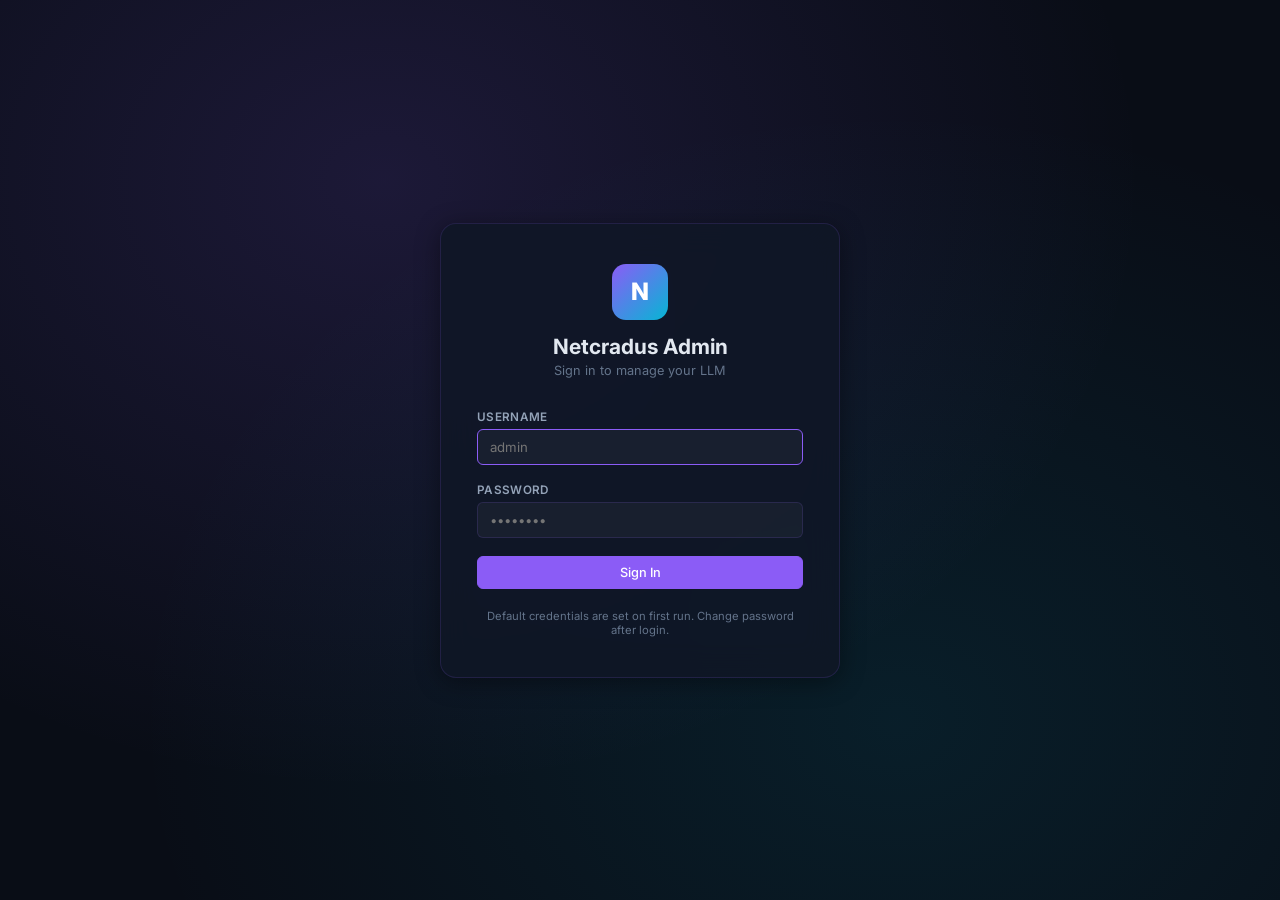
==== web/admin.html @ 16d641f6 "combine" ====
<!DOCTYPE html>
<html lang="en" data-theme="dark">
<head>
<meta charset="UTF-8">
<meta name="viewport" content="width=device-width, initial-scale=1.0">
<title>Netcradus Admin Dashboard</title>
<link rel="preconnect" href="https://fonts.googleapis.com">
<link rel="preconnect" href="https://fonts.gstatic.com" crossorigin>
<link href="https://fonts.googleapis.com/css2?family=Inter:wght@400;500;600;700;800&family=JetBrains+Mono:wght@400;500&display=swap" rel="stylesheet">
<link rel="stylesheet" href="admin.css">
</head>
<body>

<!-- ========== LOGIN VIEW ========== -->
<div id="login-view" class="login-view">
  <div class="login-card">
    <div class="login-brand">
      <div class="login-logo">N</div>
      <h1>Netcradus Admin</h1>
      <p>Sign in to manage your LLM</p>
    </div>
    <form id="login-form" class="login-form" autocomplete="off">
      <div class="form-group">
        <label for="login-username">Username</label>
        <input id="login-username" type="text" placeholder="admin" required autofocus>
      </div>
      <div class="form-group">
        <label for="login-password">Password</label>
        <input id="login-password" type="password" placeholder="••••••••" required>
      </div>
      <div id="login-error" class="login-error" style="display:none;"></div>
      <button type="submit" class="btn btn-primary btn-full">Sign In</button>
    </form>
    <p class="login-footer">Default credentials are set on first run. Change password after login.</p>
  </div>
</div>

<!-- ========== ADMIN APP VIEW ========== -->
<div id="app-view" class="admin-layout" style="display:none;">

  <!-- Sidebar -->
  <aside class="admin-sidebar" id="admin-sidebar">
    <div class="sidebar-brand">
      <div class="brand-logo">N</div>
      <span class="brand-text">Netcradus Admin</span>
    </div>
    <nav class="sidebar-nav">
      <a href="#dashboard" class="nav-item active" data-section="dashboard">
        <svg width="18" height="18" viewBox="0 0 24 24" fill="none" stroke="currentColor" stroke-width="2"><rect x="3" y="3" width="7" height="7"/><rect x="14" y="3" width="7" height="7"/><rect x="3" y="14" width="7" height="7"/><rect x="14" y="14" width="7" height="7"/></svg>
        Dashboard
      </a>
      <a href="#users" class="nav-item" data-section="users">
        <svg width="18" height="18" viewBox="0 0 24 24" fill="none" stroke="currentColor" stroke-width="2"><path d="M17 21v-2a4 4 0 0 0-4-4H5a4 4 0 0 0-4 4v2"/><circle cx="9" cy="7" r="4"/><path d="M23 21v-2a4 4 0 0 0-3-3.87"/><path d="M16 3.13a4 4 0 0 1 0 7.75"/></svg>
        Users
      </a>
      <a href="#llm" class="nav-item" data-section="llm">
        <svg width="18" height="18" viewBox="0 0 24 24" fill="none" stroke="currentColor" stroke-width="2"><path d="M12 2L2 7l10 5 10-5-10-5z"/><path d="M2 17l10 5 10-5"/><path d="M2 12l10 5 10-5"/></svg>
        LLM Management
      </a>
      <a href="#settings" class="nav-item" data-section="settings">
        <svg width="18" height="18" viewBox="0 0 24 24" fill="none" stroke="currentColor" stroke-width="2"><circle cx="12" cy="12" r="3"/><path d="M19.4 15a1.65 1.65 0 0 0 .33 1.82l.06.06a2 2 0 0 1 0 2.83 2 2 0 0 1-2.83 0l-.06-.06a1.65 1.65 0 0 0-1.82-.33 1.65 1.65 0 0 0-1 1.51V21a2 2 0 0 1-2 2 2 2 0 0 1-2-2v-.09A1.65 1.65 0 0 0 9 19.4a1.65 1.65 0 0 0-1.82.33l-.06.06a2 2 0 0 1-2.83 0 2 2 0 0 1 0-2.83l.06-.06A1.65 1.65 0 0 0 4.6 9a1.65 1.65 0 0 0-.33-1.82l-.06-.06a2 2 0 0 1 0-2.83 2 2 0 0 1 2.83 0l.06.06A1.65 1.65 0 0 0 9 4.6a1.65 1.65 0 0 0 1-1.51V3a2 2 0 0 1 2-2 2 2 0 0 1 2 2v.09a1.65 1.65 0 0 0 1 1.51 1.65 1.65 0 0 0 1.82-.33l.06-.06a2 2 0 0 1 2.83 0 2 2 0 0 1 0 2.83l-.06.06A1.65 1.65 0 0 0 19.4 9a1.65 1.65 0 0 0 .33 1.82l.06.06a2 2 0 0 1 0 2.83 2 2 0 0 1-2.83 0l-.06-.06A1.65 1.65 0 0 0 15 4.6a1.65 1.65 0 0 0-1-1.51V3a2 2 0 0 0-2 2z"/></svg>
        Model Settings
      </a>
      <a href="#training" class="nav-item" data-section="training">
        <svg width="18" height="18" viewBox="0 0 24 24" fill="none" stroke="currentColor" stroke-width="2"><polygon points="5 3 19 12 5 21 5 3"/></svg>
        Training
      </a>
      <a href="#logs" class="nav-item" data-section="logs">
        <svg width="18" height="18" viewBox="0 0 24 24" fill="none" stroke="currentColor" stroke-width="2"><path d="M14 2H6a2 2 0 0 0-2 2v16a2 2 0 0 0 2 2h12a2 2 0 0 0 2-2V8z"/><polyline points="14 2 14 8 20 8"/><line x1="16" y1="13" x2="8" y2="13"/><line x1="16" y1="17" x2="8" y2="17"/></svg>
        Logs
      </a>
    </nav>
    <div class="sidebar-footer">
      <div class="sidebar-user">
        <div class="user-avatar" id="sidebar-user-avatar">A</div>
        <div class="user-info">
          <span class="user-name" id="sidebar-username">Admin</span>
          <span class="user-role" id="sidebar-role">Administrator</span>
        </div>
      </div>
      <button class="btn btn-ghost btn-full" id="btn-logout">Log Out</button>
    </div>
  </aside>

  <!-- Main area -->
  <div class="admin-main">
    <header class="admin-topbar">
      <button class="btn-icon hamburger" id="btn-hamburger" title="Toggle menu">
        <svg width="22" height="22" viewBox="0 0 24 24" fill="none" stroke="currentColor" stroke-width="2"><line x1="3" y1="6" x2="21" y2="6"/><line x1="3" y1="12" x2="21" y2="12"/><line x1="3" y1="18" x2="21" y2="18"/></svg>
      </button>
      <h2 class="section-title" id="section-title">Dashboard</h2>
      <div class="topbar-right">
        <span class="status-dot" id="status-dot" title="System status"></span>
        <span class="status-text" id="status-text">Online</span>
      </div>
    </header>

    <main class="admin-content" id="admin-content">
      <!-- Sections injected by JS -->
    </main>
  </div>
</div>

<!-- Toast container -->
<div id="toast-container" class="toast-container"></div>

<script src="admin.js"></script>
</body>
</html>
---- web/admin.css ----
/* ==========================================================================
   Netcradus Admin Dashboard — Dark Glassmorphism Theme
   ========================================================================== */

:root {
  --bg-primary: #090d16;
  --bg-secondary: #101726;
  --bg-card: rgba(16, 23, 38, 0.85);
  --bg-card-hover: rgba(22, 32, 52, 0.95);
  --bg-input: rgba(255, 255, 255, 0.04);
  --border: rgba(139, 92, 246, 0.15);
  --border-hover: rgba(139, 92, 246, 0.4);
  --accent-primary: #8b5cf6;
  --accent-secondary: #06b6d4;
  --accent-green: #10b981;
  --accent-red: #ef4444;
  --accent-yellow: #f59e0b;
  --text-primary: #e2e8f0;
  --text-secondary: #94a3b8;
  --text-dim: #64748b;
  --radius: 10px;
  --radius-sm: 6px;
  --shadow: 0 4px 24px rgba(0, 0, 0, 0.4);
  --transition: 0.2s ease;
  --sidebar-width: 240px;
  --topbar-height: 56px;
  --font: 'Inter', -apple-system, sans-serif;
  --mono: 'JetBrains Mono', monospace;
}

*, *::before, *::after { box-sizing: border-box; margin: 0; padding: 0; }

html { font-size: 15px; }

body {
  font-family: var(--font);
  background: var(--bg-primary);
  color: var(--text-primary);
  min-height: 100vh;
  overflow-x: hidden;
}

/* ---- Login View ---- */
.login-view {
  display: flex;
  align-items: center;
  justify-content: center;
  min-height: 100vh;
  background: radial-gradient(ellipse at 30% 20%, rgba(139,92,246,0.15) 0%, transparent 60%),
              radial-gradient(ellipse at 70% 80%, rgba(6,182,212,0.1) 0%, transparent 60%),
              var(--bg-primary);
}

.login-card {
  background: var(--bg-card);
  border: 1px solid var(--border);
  border-radius: 16px;
  padding: 40px 36px;
  width: 100%;
  max-width: 400px;
  backdrop-filter: blur(16px);
  box-shadow: var(--shadow);
}

.login-brand {
  text-align: center;
  margin-bottom: 32px;
}

.login-logo {
  width: 56px;
  height: 56px;
  border-radius: 14px;
  background: linear-gradient(135deg, var(--accent-primary), var(--accent-secondary));
  display: flex;
  align-items: center;
  justify-content: center;
  font-size: 1.6rem;
  font-weight: 800;
  margin: 0 auto 14px;
  color: #fff;
}

.login-brand h1 {
  font-size: 1.4rem;
  font-weight: 700;
  margin-bottom: 4px;
}

.login-brand p {
  color: var(--text-dim);
  font-size: 0.85rem;
}

.login-form .form-group {
  margin-bottom: 18px;
}

.login-form label {
  display: block;
  font-size: 0.8rem;
  font-weight: 600;
  color: var(--text-secondary);
  margin-bottom: 6px;
  text-transform: uppercase;
  letter-spacing: 0.04em;
}

.login-form input {
  width: 100%;
  padding: 11px 14px;
  background: var(--bg-input);
  border: 1px solid var(--border);
  border-radius: var(--radius-sm);
  color: var(--text-primary);
  font-size: 0.95rem;
  font-family: var(--font);
  outline: none;
  transition: border-color var(--transition);
}

.login-form input:focus {
  border-color: var(--accent-primary);
}

.login-error {
  background: rgba(239,68,68,0.1);
  border: 1px solid rgba(239,68,68,0.3);
  color: var(--accent-red);
  padding: 10px 14px;
  border-radius: var(--radius-sm);
  font-size: 0.85rem;
  margin-bottom: 14px;
}

.login-footer {
  text-align: center;
  margin-top: 20px;
  font-size: 0.75rem;
  color: var(--text-dim);
}

/* ---- Admin Layout ---- */
.admin-layout {
  display: flex;
  min-height: 100vh;
}

.admin-sidebar {
  width: var(--sidebar-width);
  background: var(--bg-secondary);
  border-right: 1px solid var(--border);
  display: flex;
  flex-direction: column;
  position: fixed;
  top: 0;
  left: 0;
  bottom: 0;
  z-index: 100;
  transition: transform var(--transition);
}

.sidebar-brand {
  display: flex;
  align-items: center;
  gap: 10px;
  padding: 18px 20px;
  border-bottom: 1px solid var(--border);
}

.brand-logo {
  width: 36px;
  height: 36px;
  border-radius: 10px;
  background: linear-gradient(135deg, var(--accent-primary), var(--accent-secondary));
  display: flex;
  align-items: center;
  justify-content: center;
  font-weight: 800;
  font-size: 1rem;
  color: #fff;
}

.brand-text {
  font-weight: 700;
  font-size: 0.95rem;
}

.sidebar-nav {
  flex: 1;
  padding: 12px 10px;
  display: flex;
  flex-direction: column;
  gap: 2px;
  overflow-y: auto;
}

.nav-item {
  display: flex;
  align-items: center;
  gap: 10px;
  padding: 10px 14px;
  border-radius: var(--radius-sm);
  color: var(--text-secondary);
  text-decoration: none;
  font-size: 0.88rem;
  font-weight: 500;
  transition: all var(--transition);
  cursor: pointer;
}

.nav-item:hover {
  background: rgba(139, 92, 246, 0.08);
  color: var(--text-primary);
}

.nav-item.active {
  background: rgba(139, 92, 246, 0.15);
  color: var(--accent-primary);
  font-weight: 600;
}

.sidebar-footer {
  padding: 14px 18px;
  border-top: 1px solid var(--border);
}

.sidebar-user {
  display: flex;
  align-items: center;
  gap: 10px;
  margin-bottom: 10px;
}

.sidebar-user .user-avatar {
  width: 32px;
  height: 32px;
  border-radius: 8px;
  background: var(--accent-primary);
  color: #fff;
  display: flex;
  align-items: center;
  justify-content: center;
  font-weight: 700;
  font-size: 0.8rem;
}

.sidebar-user .user-name {
  font-weight: 600;
  font-size: 0.85rem;
}

.sidebar-user .user-role {
  font-size: 0.72rem;
  color: var(--text-dim);
  text-transform: uppercase;
}

/* ---- Main Content ---- */
.admin-main {
  flex: 1;
  margin-left: var(--sidebar-width);
  display: flex;
  flex-direction: column;
  min-height: 100vh;
}

.admin-topbar {
  height: var(--topbar-height);
  background: var(--bg-secondary);
  border-bottom: 1px solid var(--border);
  display: flex;
  align-items: center;
  padding: 0 24px;
  gap: 16px;
  position: sticky;
  top: 0;
  z-index: 50;
}

.section-title {
  font-size: 1.05rem;
  font-weight: 700;
}

.topbar-right {
  margin-left: auto;
  display: flex;
  align-items: center;
  gap: 8px;
}

.status-dot {
  width: 8px;
  height: 8px;
  border-radius: 50%;
  background: var(--accent-green);
  box-shadow: 0 0 8px var(--accent-green);
}

.status-text {
  font-size: 0.78rem;
  color: var(--text-dim);
}

.admin-content {
  flex: 1;
  padding: 24px;
  overflow-y: auto;
}

/* ---- Cards ---- */
.cards-grid {
  display: grid;
  grid-template-columns: repeat(auto-fill, minmax(220px, 1fr));
  gap: 16px;
  margin-bottom: 24px;
}

.stat-card {
  background: var(--bg-card);
  border: 1px solid var(--border);
  border-radius: var(--radius);
  padding: 20px;
  backdrop-filter: blur(8px);
}

.stat-card .stat-label {
  font-size: 0.75rem;
  color: var(--text-dim);
  text-transform: uppercase;
  letter-spacing: 0.05em;
  margin-bottom: 6px;
}

.stat-card .stat-value {
  font-size: 1.6rem;
  font-weight: 800;
}

.stat-card .stat-sub {
  font-size: 0.78rem;
  color: var(--text-secondary);
  margin-top: 4px;
}

.stat-card.accent .stat-value { color: var(--accent-primary); }
.stat-card.green .stat-value { color: var(--accent-green); }
.stat-card.cyan .stat-value { color: var(--accent-secondary); }
.stat-card.yellow .stat-value { color: var(--accent-yellow); }

/* ---- Section Panels ---- */
.section-panel {
  display: none;
}

.section-panel.active {
  display: block;
}

.panel-card {
  background: var(--bg-card);
  border: 1px solid var(--border);
  border-radius: var(--radius);
  padding: 20px;
  margin-bottom: 16px;
  backdrop-filter: blur(8px);
}

.panel-card h3 {
  font-size: 0.95rem;
  font-weight: 700;
  margin-bottom: 14px;
}

/* ---- Tables ---- */
.data-table {
  width: 100%;
  border-collapse: collapse;
  font-size: 0.85rem;
}

.data-table th,
.data-table td {
  text-align: left;
  padding: 10px 14px;
  border-bottom: 1px solid var(--border);
}

.data-table th {
  color: var(--text-dim);
  font-weight: 600;
  font-size: 0.75rem;
  text-transform: uppercase;
  letter-spacing: 0.04em;
}

.data-table tr:hover td {
  background: rgba(139, 92, 246, 0.04);
}

/* ---- Buttons ---- */
.btn {
  display: inline-flex;
  align-items: center;
  justify-content: center;
  gap: 6px;
  padding: 8px 16px;
  border: 1px solid var(--border);
  border-radius: var(--radius-sm);
  background: transparent;
  color: var(--text-primary);
  font-size: 0.85rem;
  font-family: var(--font);
  font-weight: 500;
  cursor: pointer;
  transition: all var(--transition);
  white-space: nowrap;
}

.btn:hover {
  background: rgba(139, 92, 246, 0.1);
  border-color: var(--border-hover);
}

.btn-primary {
  background: var(--accent-primary);
  border-color: var(--accent-primary);
  color: #fff;
}

.btn-primary:hover {
  background: #7c3aed;
}

.btn-danger {
  border-color: rgba(239, 68, 68, 0.4);
  color: var(--accent-red);
}

.btn-danger:hover {
  background: rgba(239, 68, 68, 0.1);
}

.btn-success {
  border-color: rgba(16, 185, 129, 0.4);
  color: var(--accent-green);
}

.btn-success:hover {
  background: rgba(16, 185, 129, 0.1);
}

.btn-ghost {
  border-color: transparent;
  color: var(--text-secondary);
}

.btn-ghost:hover {
  background: rgba(255,255,255,0.04);
  color: var(--text-primary);
}

.btn-sm {
  padding: 5px 10px;
  font-size: 0.78rem;
}

.btn-full {
  width: 100%;
}

.btn:disabled {
  opacity: 0.4;
  cursor: not-allowed;
}

/* ---- Forms ---- */
.form-group {
  margin-bottom: 14px;
}

.form-group label {
  display: block;
  font-size: 0.78rem;
  font-weight: 600;
  color: var(--text-secondary);
  margin-bottom: 5px;
  text-transform: uppercase;
  letter-spacing: 0.03em;
}

.form-group input,
.form-group select,
.form-group textarea {
  width: 100%;
  padding: 9px 12px;
  background: var(--bg-input);
  border: 1px solid var(--border);
  border-radius: var(--radius-sm);
  color: var(--text-primary);
  font-size: 0.88rem;
  font-family: var(--font);
  outline: none;
  transition: border-color var(--transition);
}

.form-group input:focus,
.form-group select:focus {
  border-color: var(--accent-primary);
}

.form-row {
  display: flex;
  gap: 12px;
  flex-wrap: wrap;
}

.form-row .form-group {
  flex: 1;
  min-width: 140px;
}

.form-actions {
  display: flex;
  gap: 10px;
  margin-top: 16px;
}

/* ---- Badge ---- */
.badge {
  display: inline-block;
  padding: 3px 10px;
  border-radius: 999px;
  font-size: 0.72rem;
  font-weight: 600;
  text-transform: uppercase;
  letter-spacing: 0.03em;
}

.badge-admin { background: rgba(139,92,246,0.15); color: var(--accent-primary); }
.badge-user { background: rgba(6,182,212,0.15); color: var(--accent-secondary); }
.badge-running { background: rgba(16,185,129,0.15); color: var(--accent-green); }
.badge-idle { background: rgba(100,116,139,0.15); color: var(--text-dim); }
.badge-error { background: rgba(239,68,68,0.15); color: var(--accent-red); }
.badge-finished { background: rgba(16,185,129,0.15); color: var(--accent-green); }
.badge-stopped { background: rgba(245,158,11,0.15); color: var(--accent-yellow); }

/* ---- Toast ---- */
.toast-container {
  position: fixed;
  top: 20px;
  right: 20px;
  z-index: 9999;
  display: flex;
  flex-direction: column;
  gap: 8px;
}

.toast {
  padding: 12px 20px;
  border-radius: var(--radius-sm);
  font-size: 0.85rem;
  font-weight: 500;
  backdrop-filter: blur(12px);
  box-shadow: var(--shadow);
  animation: toast-in 0.3s ease;
  max-width: 360px;
}

.toast-success { background: rgba(16,185,129,0.15); border: 1px solid rgba(16,185,129,0.3); color: var(--accent-green); }
.toast-error { background: rgba(239,68,68,0.15); border: 1px solid rgba(239,68,68,0.3); color: var(--accent-red); }
.toast-info { background: rgba(139,92,246,0.15); border: 1px solid rgba(139,92,246,0.3); color: var(--accent-primary); }

@keyframes toast-in {
  from { opacity: 0; transform: translateY(-10px); }
  to { opacity: 1; transform: translateY(0); }
}

/* ---- Log Viewer ---- */
.log-viewer {
  background: rgba(0,0,0,0.4);
  border: 1px solid var(--border);
  border-radius: var(--radius-sm);
  padding: 14px;
  font-family: var(--mono);
  font-size: 0.78rem;
  line-height: 1.6;
  max-height: 400px;
  overflow-y: auto;
  white-space: pre-wrap;
  word-break: break-all;
}

.log-entry {
  padding: 2px 0;
  border-bottom: 1px solid rgba(255,255,255,0.03);
}

.log-level-INFO { color: var(--text-secondary); }
.log-level-WARNING { color: var(--accent-yellow); }
.log-level-ERROR { color: var(--accent-red); }
.log-level-CRITICAL { color: var(--accent-red); font-weight: 700; }

/* ---- Training Progress ---- */
.progress-bar {
  height: 6px;
  background: rgba(255,255,255,0.06);
  border-radius: 3px;
  overflow: hidden;
  margin-top: 8px;
}

.progress-fill {
  height: 100%;
  background: linear-gradient(90deg, var(--accent-primary), var(--accent-secondary));
  border-radius: 3px;
  transition: width 0.4s ease;
}

/* ---- Responsive ---- */
@media (max-width: 900px) {
  .admin-sidebar {
    transform: translateX(-100%);
  }
  .admin-sidebar.open {
    transform: translateX(0);
  }
  .admin-main {
    margin-left: 0;
  }
  .cards-grid {
    grid-template-columns: 1fr 1fr;
  }
  .form-row {
    flex-direction: column;
  }
}

@media (max-width: 500px) {
  .cards-grid {
    grid-template-columns: 1fr;
  }
  .admin-content {
    padding: 14px;
  }
  .login-card {
    margin: 20px;
  }
}

/* ---- Hamburger ---- */
.btn-icon {
  background: none;
  border: none;
  color: var(--text-secondary);
  cursor: pointer;
  padding: 6px;
  border-radius: var(--radius-sm);
  display: flex;
  align-items: center;
  justify-content: center;
}

.btn-icon:hover {
  background: rgba(255,255,255,0.06);
  color: var(--text-primary);
}

.hamburger { display: none; }

@media (max-width: 900px) {
  .hamburger { display: flex; }
}

/* ---- Scrollbar ---- */
::-webkit-scrollbar { width: 6px; }
::-webkit-scrollbar-track { background: transparent; }
::-webkit-scrollbar-thumb { background: var(--border); border-radius: 3px; }
::-webkit-scrollbar-thumb:hover { background: var(--border-hover); }

/* ---- Modal overlay for confirm ---- */
.modal-overlay {
  position: fixed;
  inset: 0;
  background: rgba(0,0,0,0.6);
  display: flex;
  align-items: center;
  justify-content: center;
  z-index: 200;
  backdrop-filter: blur(4px);
}

.modal-box {
  background: var(--bg-secondary);
  border: 1px solid var(--border);
  border-radius: var(--radius);
  padding: 24px;
  max-width: 420px;
  width: 90%;
  box-shadow: var(--shadow);
}

.modal-box h3 { margin-bottom: 10px; }
.modal-box p { color: var(--text-secondary); font-size: 0.88rem; margin-bottom: 18px; }
.modal-actions { display: flex; gap: 10px; justify-content: flex-end; }
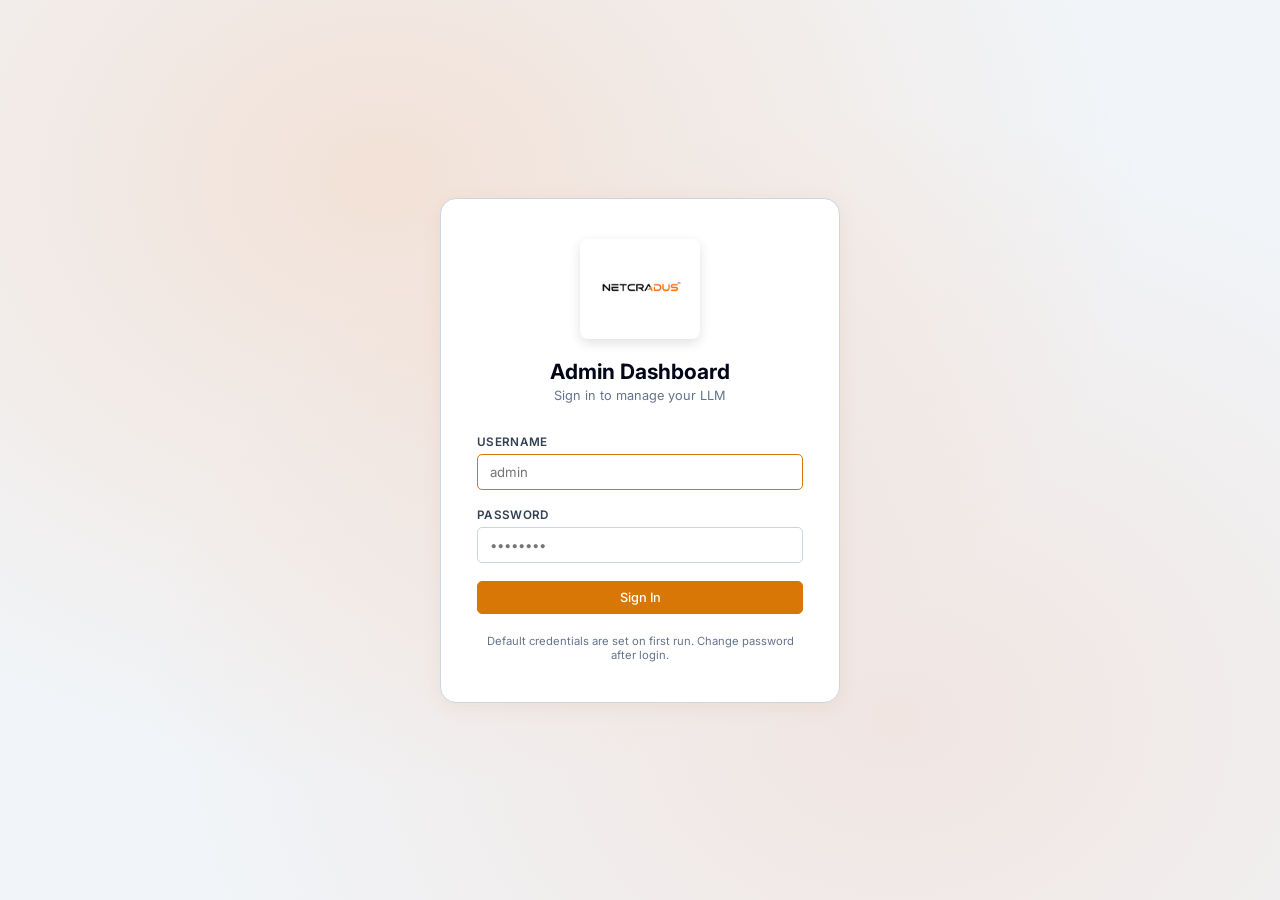
==== commit 5d45d71d: "UI" ====
--- a/web/admin.html
+++ b/web/admin.html
@@ -1,5 +1,5 @@
 <!DOCTYPE html>
-<html lang="en" data-theme="dark">
+<html lang="en" data-theme="light">
 <head>
 <meta charset="UTF-8">
 <meta name="viewport" content="width=device-width, initial-scale=1.0">
@@ -15,8 +15,8 @@
 <div id="login-view" class="login-view">
   <div class="login-card">
     <div class="login-brand">
-      <div class="login-logo">N</div>
-      <h1>Netcradus Admin</h1>
+      <img src="image/logo.png" class="login-official-logo" alt="NETCRADUS™ Logo">
+      <h1>Admin Dashboard</h1>
       <p>Sign in to manage your LLM</p>
     </div>
     <form id="login-form" class="login-form" autocomplete="off">
@@ -41,8 +41,8 @@
   <!-- Sidebar -->
   <aside class="admin-sidebar" id="admin-sidebar">
     <div class="sidebar-brand">
-      <div class="brand-logo">N</div>
-      <span class="brand-text">Netcradus Admin</span>
+      <img src="image/logo.png" class="official-brand-logo" alt="NETCRADUS™ Logo">
+      <span class="brand-text">Admin</span>
     </div>
     <nav class="sidebar-nav">
       <a href="#dashboard" class="nav-item active" data-section="dashboard">
@@ -90,6 +90,9 @@
       </button>
       <h2 class="section-title" id="section-title">Dashboard</h2>
       <div class="topbar-right">
+        <button class="btn-icon" id="btn-theme-toggle" title="Toggle theme">
+          <svg width="18" height="18" viewBox="0 0 24 24" fill="none" stroke="currentColor" stroke-width="2" id="theme-icon"><path d="M21 12.79A9 9 0 1 1 11.21 3 7 7 0 0 0 21 12.79z"/></svg>
+        </button>
         <span class="status-dot" id="status-dot" title="System status"></span>
         <span class="status-text" id="status-text">Online</span>
       </div>
--- a/web/admin.css
+++ b/web/admin.css
@@ -3,24 +3,26 @@
    ========================================================================== */
 
 :root {
-  --bg-primary: #090d16;
-  --bg-secondary: #101726;
-  --bg-card: rgba(16, 23, 38, 0.85);
-  --bg-card-hover: rgba(22, 32, 52, 0.95);
-  --bg-input: rgba(255, 255, 255, 0.04);
-  --border: rgba(139, 92, 246, 0.15);
-  --border-hover: rgba(139, 92, 246, 0.4);
-  --accent-primary: #8b5cf6;
-  --accent-secondary: #06b6d4;
+  /* Light Slate Ivory & Deep Amber-Orange Theme (Admin Panel Exclusive) */
+  --bg-primary: #f1f5f9;
+  --bg-secondary: #ffffff;
+  --bg-tertiary: #e2e8f0;
+  --bg-card: #ffffff;
+  --bg-card-hover: #f8fafc;
+  --bg-input: #ffffff;
+  --border: #cbd5e1;
+  --border-hover: #d97706;
+  --accent-primary: #d97706;
+  --accent-secondary: #b45309;
   --accent-green: #10b981;
   --accent-red: #ef4444;
   --accent-yellow: #f59e0b;
-  --text-primary: #e2e8f0;
-  --text-secondary: #94a3b8;
+  --text-primary: #020617;
+  --text-secondary: #334155;
   --text-dim: #64748b;
-  --radius: 10px;
-  --radius-sm: 6px;
-  --shadow: 0 4px 24px rgba(0, 0, 0, 0.4);
+  --radius: 8px;
+  --radius-sm: 5px;
+  --shadow: 0 4px 20px rgba(180, 83, 9, 0.08);
   --transition: 0.2s ease;
   --sidebar-width: 240px;
   --topbar-height: 56px;
@@ -28,9 +30,32 @@
   --mono: 'JetBrains Mono', monospace;
 }
 
-*, *::before, *::after { box-sizing: border-box; margin: 0; padding: 0; }
-
-html { font-size: 15px; }
+[data-theme="dark"] {
+  --bg-primary: #1c1917;
+  --bg-secondary: #292524;
+  --bg-tertiary: #44403c;
+  --bg-card: #292524;
+  --bg-card-hover: #374151;
+  --bg-input: rgba(255, 255, 255, 0.05);
+  --border: rgba(217, 119, 6, 0.25);
+  --border-hover: rgba(217, 119, 6, 0.6);
+  --text-primary: #fafaf9;
+  --text-secondary: #d6d3d1;
+  --text-dim: #a8a29e;
+  --shadow: 0 4px 24px rgba(0, 0, 0, 0.4);
+}
+
+*,
+*::before,
+*::after {
+  box-sizing: border-box;
+  margin: 0;
+  padding: 0;
+}
+
+html {
+  font-size: 15px;
+}
 
 body {
   font-family: var(--font);
@@ -46,9 +71,9 @@
   align-items: center;
   justify-content: center;
   min-height: 100vh;
-  background: radial-gradient(ellipse at 30% 20%, rgba(139,92,246,0.15) 0%, transparent 60%),
-              radial-gradient(ellipse at 70% 80%, rgba(6,182,212,0.1) 0%, transparent 60%),
-              var(--bg-primary);
+  background: radial-gradient(ellipse at 30% 20%, rgba(249, 115, 22, 0.15) 0%, transparent 60%),
+    radial-gradient(ellipse at 70% 80%, rgba(234, 88, 12, 0.1) 0%, transparent 60%),
+    var(--bg-primary);
 }
 
 .login-card {
@@ -79,6 +104,17 @@
   font-weight: 800;
   margin: 0 auto 14px;
   color: #fff;
+}
+
+.login-official-logo {
+  height: 100px;
+  width: auto;
+  object-fit: contain;
+  background: #ffffff;
+  padding: 6px 16px;
+  border-radius: 8px;
+  box-shadow: 0 4px 12px rgba(0, 0, 0, 0.12);
+  margin-bottom: 16px;
 }
 
 .login-brand h1 {
@@ -124,8 +160,8 @@
 }
 
 .login-error {
-  background: rgba(239,68,68,0.1);
-  border: 1px solid rgba(239,68,68,0.3);
+  background: rgba(239, 68, 68, 0.1);
+  border: 1px solid rgba(239, 68, 68, 0.3);
   color: var(--accent-red);
   padding: 10px 14px;
   border-radius: var(--radius-sm);
@@ -148,8 +184,9 @@
 
 .admin-sidebar {
   width: var(--sidebar-width);
-  background: var(--bg-secondary);
-  border-right: 1px solid var(--border);
+  background: #1c1917;
+  color: #fafaf9;
+  border-right: 1px solid #292524;
   display: flex;
   flex-direction: column;
   position: fixed;
@@ -163,9 +200,10 @@
 .sidebar-brand {
   display: flex;
   align-items: center;
-  gap: 10px;
+  gap: 12px;
   padding: 18px 20px;
-  border-bottom: 1px solid var(--border);
+  border-bottom: 1px solid #292524;
+  background: #0c0a09;
 }
 
 .brand-logo {
@@ -181,17 +219,30 @@
   color: #fff;
 }
 
+.official-brand-logo {
+  height: 36px;
+  width: auto;
+  object-fit: contain;
+  background: #ffffff;
+  padding: 4px 12px;
+  border-radius: 6px;
+  box-shadow: 0 2px 6px rgba(0, 0, 0, 0.1);
+}
+
 .brand-text {
-  font-weight: 700;
-  font-size: 0.95rem;
+  font-weight: 800;
+  font-size: 0.92rem;
+  color: #f59e0b;
+  letter-spacing: 0.05em;
+  text-transform: uppercase;
 }
 
 .sidebar-nav {
   flex: 1;
-  padding: 12px 10px;
+  padding: 14px 10px;
   display: flex;
   flex-direction: column;
-  gap: 2px;
+  gap: 4px;
   overflow-y: auto;
 }
 
@@ -200,29 +251,33 @@
   align-items: center;
   gap: 10px;
   padding: 10px 14px;
-  border-radius: var(--radius-sm);
-  color: var(--text-secondary);
+  border-radius: 0 8px 8px 0;
+  margin-right: 8px;
+  color: #a8a29e;
   text-decoration: none;
   font-size: 0.88rem;
   font-weight: 500;
   transition: all var(--transition);
   cursor: pointer;
+  border-left: 3px solid transparent;
 }
 
 .nav-item:hover {
-  background: rgba(139, 92, 246, 0.08);
-  color: var(--text-primary);
+  background: rgba(217, 119, 6, 0.15);
+  color: #ffffff;
 }
 
 .nav-item.active {
-  background: rgba(139, 92, 246, 0.15);
-  color: var(--accent-primary);
-  font-weight: 600;
+  background: linear-gradient(90deg, rgba(217, 119, 6, 0.3) 0%, rgba(217, 119, 6, 0.08) 100%);
+  color: #fbbf24;
+  border-left-color: #d97706;
+  font-weight: 700;
 }
 
 .sidebar-footer {
   padding: 14px 18px;
-  border-top: 1px solid var(--border);
+  border-top: 1px solid #292524;
+  background: #0c0a09;
 }
 
 .sidebar-user {
@@ -248,11 +303,12 @@
 .sidebar-user .user-name {
   font-weight: 600;
   font-size: 0.85rem;
+  color: #fafaf9;
 }
 
 .sidebar-user .user-role {
   font-size: 0.72rem;
-  color: var(--text-dim);
+  color: #a8a29e;
   text-transform: uppercase;
 }
 
@@ -269,6 +325,7 @@
   height: var(--topbar-height);
   background: var(--bg-secondary);
   border-bottom: 1px solid var(--border);
+  border-top: 4px solid #d97706;
   display: flex;
   align-items: center;
   padding: 0 24px;
@@ -320,9 +377,10 @@
 .stat-card {
   background: var(--bg-card);
   border: 1px solid var(--border);
-  border-radius: var(--radius);
+  border-top: 3px solid #d97706;
+  border-radius: var(--radius-sm);
   padding: 20px;
-  backdrop-filter: blur(8px);
+  box-shadow: 0 4px 16px rgba(180, 83, 9, 0.06);
 }
 
 .stat-card .stat-label {
@@ -344,10 +402,21 @@
   margin-top: 4px;
 }
 
-.stat-card.accent .stat-value { color: var(--accent-primary); }
-.stat-card.green .stat-value { color: var(--accent-green); }
-.stat-card.cyan .stat-value { color: var(--accent-secondary); }
-.stat-card.yellow .stat-value { color: var(--accent-yellow); }
+.stat-card.accent .stat-value {
+  color: var(--accent-primary);
+}
+
+.stat-card.green .stat-value {
+  color: var(--accent-green);
+}
+
+.stat-card.cyan .stat-value {
+  color: var(--accent-secondary);
+}
+
+.stat-card.yellow .stat-value {
+  color: var(--accent-yellow);
+}
 
 /* ---- Section Panels ---- */
 .section-panel {
@@ -396,7 +465,7 @@
 }
 
 .data-table tr:hover td {
-  background: rgba(139, 92, 246, 0.04);
+  background: rgba(249, 115, 22, 0.04);
 }
 
 /* ---- Buttons ---- */
@@ -419,7 +488,7 @@
 }
 
 .btn:hover {
-  background: rgba(139, 92, 246, 0.1);
+  background: rgba(249, 115, 22, 0.1);
   border-color: var(--border-hover);
 }
 
@@ -457,7 +526,7 @@
 }
 
 .btn-ghost:hover {
-  background: rgba(255,255,255,0.04);
+  background: rgba(255, 255, 255, 0.04);
   color: var(--text-primary);
 }
 
@@ -538,13 +607,42 @@
   letter-spacing: 0.03em;
 }
 
-.badge-admin { background: rgba(139,92,246,0.15); color: var(--accent-primary); }
-.badge-user { background: rgba(6,182,212,0.15); color: var(--accent-secondary); }
-.badge-running { background: rgba(16,185,129,0.15); color: var(--accent-green); }
-.badge-idle { background: rgba(100,116,139,0.15); color: var(--text-dim); }
-.badge-error { background: rgba(239,68,68,0.15); color: var(--accent-red); }
-.badge-finished { background: rgba(16,185,129,0.15); color: var(--accent-green); }
-.badge-stopped { background: rgba(245,158,11,0.15); color: var(--accent-yellow); }
+.badge-admin {
+  background: #d97706;
+  color: #ffffff;
+  font-weight: 700;
+  box-shadow: 0 2px 6px rgba(217, 119, 6, 0.3);
+}
+
+.badge-user {
+  background: rgba(234, 88, 12, 0.15);
+  color: var(--accent-secondary);
+}
+
+.badge-running {
+  background: rgba(16, 185, 129, 0.15);
+  color: var(--accent-green);
+}
+
+.badge-idle {
+  background: rgba(100, 116, 139, 0.15);
+  color: var(--text-dim);
+}
+
+.badge-error {
+  background: rgba(239, 68, 68, 0.15);
+  color: var(--accent-red);
+}
+
+.badge-finished {
+  background: rgba(16, 185, 129, 0.15);
+  color: var(--accent-green);
+}
+
+.badge-stopped {
+  background: rgba(245, 158, 11, 0.15);
+  color: var(--accent-yellow);
+}
 
 /* ---- Toast ---- */
 .toast-container {
@@ -568,18 +666,39 @@
   max-width: 360px;
 }
 
-.toast-success { background: rgba(16,185,129,0.15); border: 1px solid rgba(16,185,129,0.3); color: var(--accent-green); }
-.toast-error { background: rgba(239,68,68,0.15); border: 1px solid rgba(239,68,68,0.3); color: var(--accent-red); }
-.toast-info { background: rgba(139,92,246,0.15); border: 1px solid rgba(139,92,246,0.3); color: var(--accent-primary); }
+.toast-success {
+  background: rgba(16, 185, 129, 0.15);
+  border: 1px solid rgba(16, 185, 129, 0.3);
+  color: var(--accent-green);
+}
+
+.toast-error {
+  background: rgba(239, 68, 68, 0.15);
+  border: 1px solid rgba(239, 68, 68, 0.3);
+  color: var(--accent-red);
+}
+
+.toast-info {
+  background: rgba(249, 115, 22, 0.15);
+  border: 1px solid rgba(249, 115, 22, 0.3);
+  color: var(--accent-primary);
+}
 
 @keyframes toast-in {
-  from { opacity: 0; transform: translateY(-10px); }
-  to { opacity: 1; transform: translateY(0); }
+  from {
+    opacity: 0;
+    transform: translateY(-10px);
+  }
+
+  to {
+    opacity: 1;
+    transform: translateY(0);
+  }
 }
 
 /* ---- Log Viewer ---- */
 .log-viewer {
-  background: rgba(0,0,0,0.4);
+  background: rgba(0, 0, 0, 0.4);
   border: 1px solid var(--border);
   border-radius: var(--radius-sm);
   padding: 14px;
@@ -594,18 +713,30 @@
 
 .log-entry {
   padding: 2px 0;
-  border-bottom: 1px solid rgba(255,255,255,0.03);
-}
-
-.log-level-INFO { color: var(--text-secondary); }
-.log-level-WARNING { color: var(--accent-yellow); }
-.log-level-ERROR { color: var(--accent-red); }
-.log-level-CRITICAL { color: var(--accent-red); font-weight: 700; }
+  border-bottom: 1px solid rgba(255, 255, 255, 0.03);
+}
+
+.log-level-INFO {
+  color: var(--text-secondary);
+}
+
+.log-level-WARNING {
+  color: var(--accent-yellow);
+}
+
+.log-level-ERROR {
+  color: var(--accent-red);
+}
+
+.log-level-CRITICAL {
+  color: var(--accent-red);
+  font-weight: 700;
+}
 
 /* ---- Training Progress ---- */
 .progress-bar {
   height: 6px;
-  background: rgba(255,255,255,0.06);
+  background: rgba(255, 255, 255, 0.06);
   border-radius: 3px;
   overflow: hidden;
   margin-top: 8px;
@@ -623,15 +754,19 @@
   .admin-sidebar {
     transform: translateX(-100%);
   }
+
   .admin-sidebar.open {
     transform: translateX(0);
   }
+
   .admin-main {
     margin-left: 0;
   }
+
   .cards-grid {
     grid-template-columns: 1fr 1fr;
   }
+
   .form-row {
     flex-direction: column;
   }
@@ -641,9 +776,11 @@
   .cards-grid {
     grid-template-columns: 1fr;
   }
+
   .admin-content {
     padding: 14px;
   }
+
   .login-card {
     margin: 20px;
   }
@@ -663,27 +800,43 @@
 }
 
 .btn-icon:hover {
-  background: rgba(255,255,255,0.06);
+  background: rgba(255, 255, 255, 0.06);
   color: var(--text-primary);
 }
 
-.hamburger { display: none; }
+.hamburger {
+  display: none;
+}
 
 @media (max-width: 900px) {
-  .hamburger { display: flex; }
+  .hamburger {
+    display: flex;
+  }
 }
 
 /* ---- Scrollbar ---- */
-::-webkit-scrollbar { width: 6px; }
-::-webkit-scrollbar-track { background: transparent; }
-::-webkit-scrollbar-thumb { background: var(--border); border-radius: 3px; }
-::-webkit-scrollbar-thumb:hover { background: var(--border-hover); }
+::-webkit-scrollbar {
+  width: 6px;
+}
+
+::-webkit-scrollbar-track {
+  background: transparent;
+}
+
+::-webkit-scrollbar-thumb {
+  background: var(--border);
+  border-radius: 3px;
+}
+
+::-webkit-scrollbar-thumb:hover {
+  background: var(--border-hover);
+}
 
 /* ---- Modal overlay for confirm ---- */
 .modal-overlay {
   position: fixed;
   inset: 0;
-  background: rgba(0,0,0,0.6);
+  background: rgba(0, 0, 0, 0.6);
   display: flex;
   align-items: center;
   justify-content: center;
@@ -701,6 +854,18 @@
   box-shadow: var(--shadow);
 }
 
-.modal-box h3 { margin-bottom: 10px; }
-.modal-box p { color: var(--text-secondary); font-size: 0.88rem; margin-bottom: 18px; }
-.modal-actions { display: flex; gap: 10px; justify-content: flex-end; }+.modal-box h3 {
+  margin-bottom: 10px;
+}
+
+.modal-box p {
+  color: var(--text-secondary);
+  font-size: 0.88rem;
+  margin-bottom: 18px;
+}
+
+.modal-actions {
+  display: flex;
+  gap: 10px;
+  justify-content: flex-end;
+}
